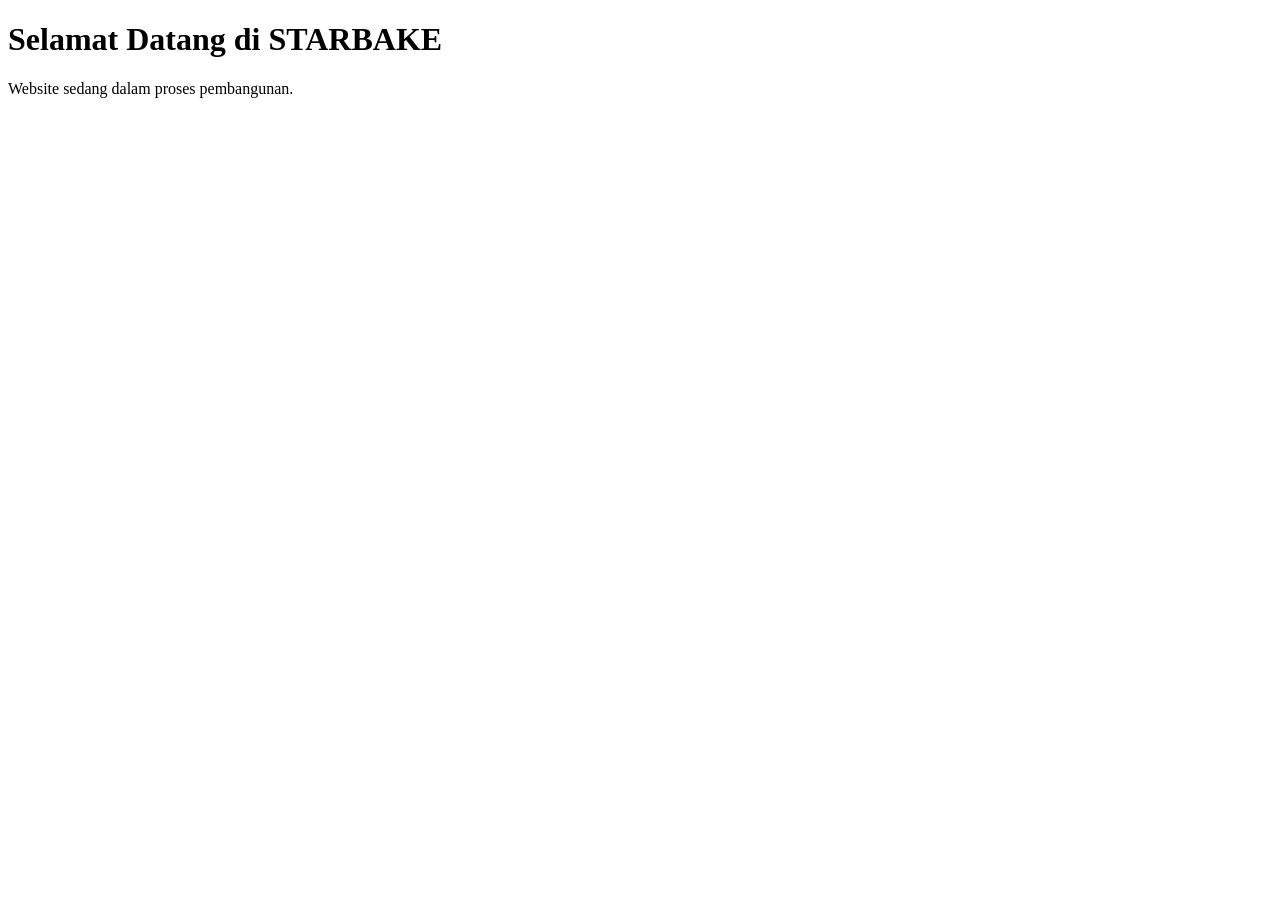
==== index.html @ 36742643 "Add initial HTML structure for STARBAKE website" ====
<!DOCTYPE html>
<html lang="id">
<head>
    <meta charset="UTF-8">
    <meta name="viewport" content="width=device-width, initial-scale=1.0">
    <title>STARBAKE</title>
</head>
<body>
    <h1>Selamat Datang di STARBAKE</h1>
    <p>Website sedang dalam proses pembangunan.</p>
</body>
</html>
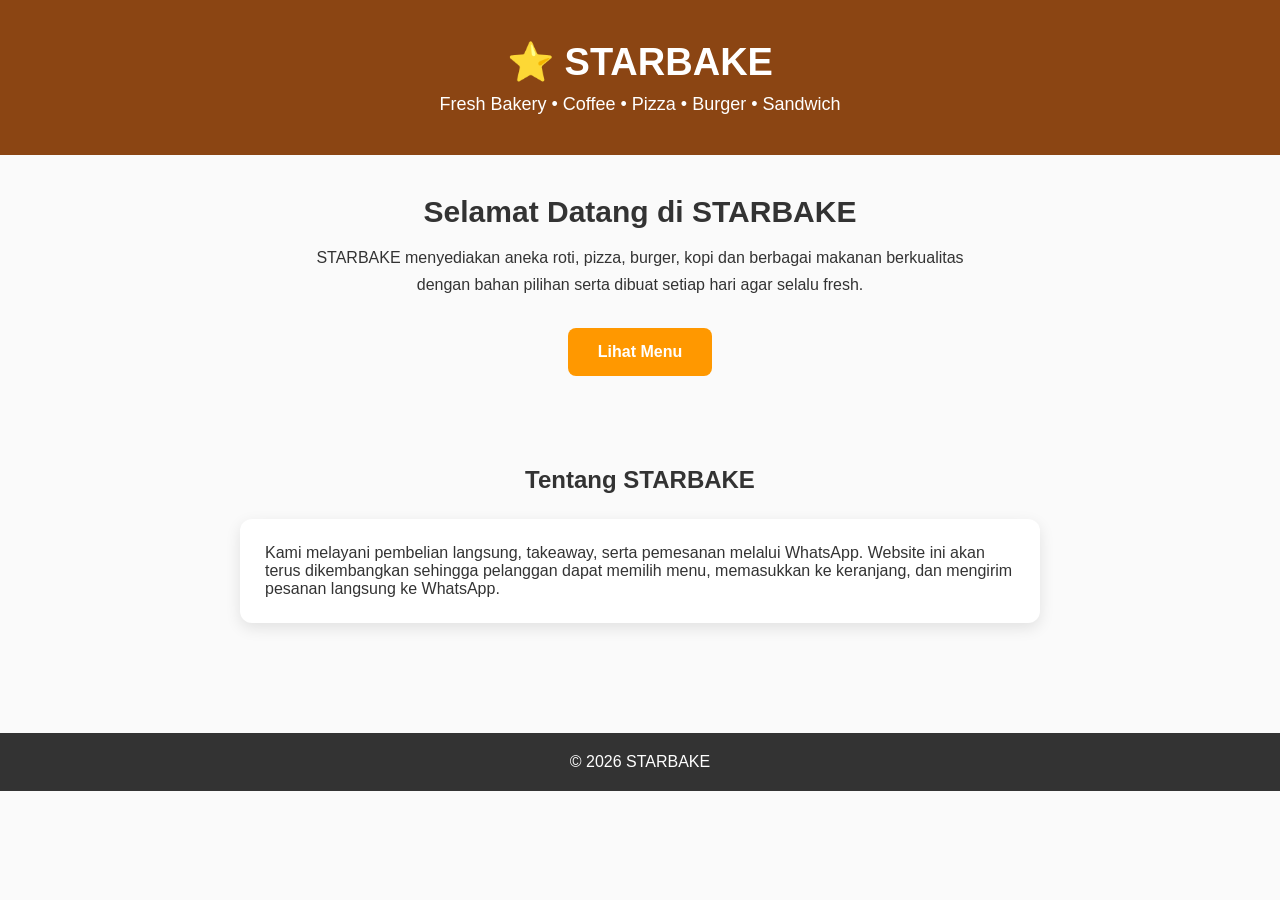
==== commit 60d13c4b: "Update index.html" ====
--- a/index.html
+++ b/index.html
@@ -1,12 +1,146 @@
 <!DOCTYPE html>
 <html lang="id">
 <head>
-    <meta charset="UTF-8">
-    <meta name="viewport" content="width=device-width, initial-scale=1.0">
-    <title>STARBAKE</title>
+<meta charset="UTF-8">
+<meta name="viewport" content="width=device-width, initial-scale=1.0">
+<title>STARBAKE</title>
+
+<style>
+*{
+margin:0;
+padding:0;
+box-sizing:border-box;
+font-family:Arial,Helvetica,sans-serif;
+}
+
+body{
+background:#fafafa;
+color:#333;
+}
+
+header{
+background:#8B4513;
+color:white;
+padding:40px 20px;
+text-align:center;
+}
+
+header h1{
+font-size:38px;
+}
+
+header p{
+margin-top:10px;
+font-size:18px;
+}
+
+.hero{
+padding:40px 20px;
+text-align:center;
+}
+
+.hero h2{
+font-size:30px;
+margin-bottom:15px;
+}
+
+.hero p{
+max-width:700px;
+margin:auto;
+line-height:1.7;
+}
+
+.button{
+display:inline-block;
+margin-top:30px;
+padding:15px 30px;
+background:#ff9800;
+color:white;
+text-decoration:none;
+border-radius:8px;
+font-weight:bold;
+}
+
+.button:hover{
+background:#f57c00;
+}
+
+.section{
+padding:50px 20px;
+}
+
+.section h2{
+text-align:center;
+margin-bottom:25px;
+}
+
+.card{
+background:white;
+padding:25px;
+border-radius:12px;
+max-width:800px;
+margin:auto;
+box-shadow:0 5px 15px rgba(0,0,0,.1);
+}
+
+footer{
+margin-top:60px;
+background:#333;
+color:white;
+padding:20px;
+text-align:center;
+}
+</style>
+
 </head>
+
 <body>
-    <h1>Selamat Datang di STARBAKE</h1>
-    <p>Website sedang dalam proses pembangunan.</p>
+
+<header>
+
+<h1>⭐ STARBAKE</h1>
+
+<p>Fresh Bakery • Coffee • Pizza • Burger • Sandwich</p>
+
+</header>
+
+<section class="hero">
+
+<h2>Selamat Datang di STARBAKE</h2>
+
+<p>
+
+STARBAKE menyediakan aneka roti, pizza, burger, kopi dan berbagai makanan berkualitas dengan bahan pilihan serta dibuat setiap hari agar selalu fresh.
+
+</p>
+
+<a class="button" href="#">Lihat Menu</a>
+
+</section>
+
+<section class="section">
+
+<h2>Tentang STARBAKE</h2>
+
+<div class="card">
+
+<p>
+
+Kami melayani pembelian langsung, takeaway, serta pemesanan melalui WhatsApp.
+
+Website ini akan terus dikembangkan sehingga pelanggan dapat memilih menu, memasukkan ke keranjang, dan mengirim pesanan langsung ke WhatsApp.
+
+</p>
+
+</div>
+
+</section>
+
+<footer>
+
+© 2026 STARBAKE
+
+</footer>
+
 </body>
 </html>
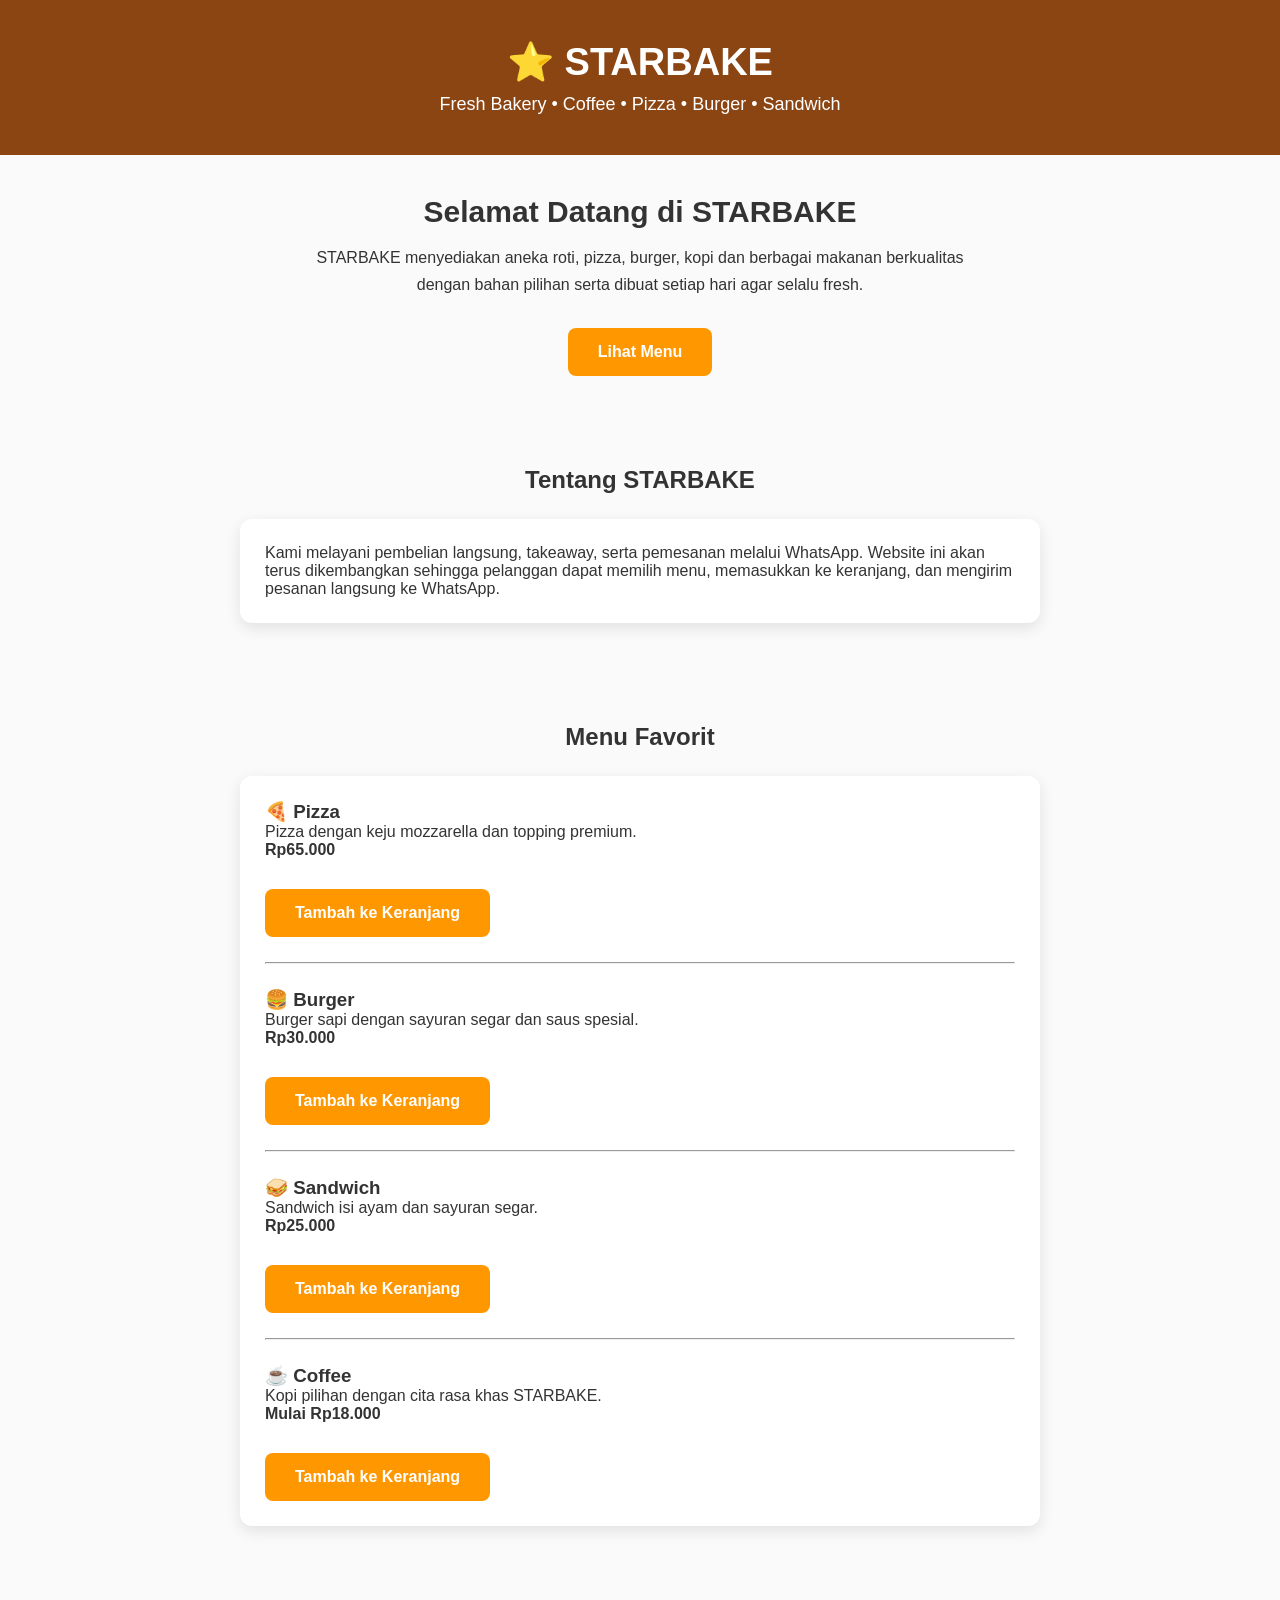
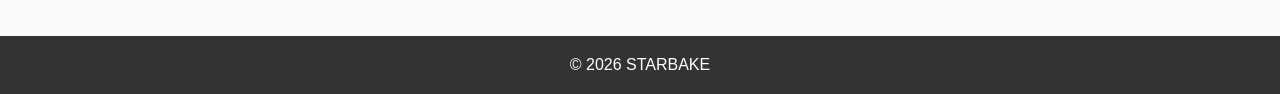
==== commit 00c1fe70: "Update index.html" ====
--- a/index.html
+++ b/index.html
@@ -135,7 +135,41 @@
 </div>
 
 </section>
+<section class="section">
 
+<h2>Menu Favorit</h2>
+
+<div class="card">
+
+<h3>🍕 Pizza</h3>
+<p>Pizza dengan keju mozzarella dan topping premium.</p>
+<p><b>Rp65.000</b></p>
+<a class="button" href="#">Tambah ke Keranjang</a>
+
+<hr style="margin:25px 0;">
+
+<h3>🍔 Burger</h3>
+<p>Burger sapi dengan sayuran segar dan saus spesial.</p>
+<p><b>Rp30.000</b></p>
+<a class="button" href="#">Tambah ke Keranjang</a>
+
+<hr style="margin:25px 0;">
+
+<h3>🥪 Sandwich</h3>
+<p>Sandwich isi ayam dan sayuran segar.</p>
+<p><b>Rp25.000</b></p>
+<a class="button" href="#">Tambah ke Keranjang</a>
+
+<hr style="margin:25px 0;">
+
+<h3>☕ Coffee</h3>
+<p>Kopi pilihan dengan cita rasa khas STARBAKE.</p>
+<p><b>Mulai Rp18.000</b></p>
+<a class="button" href="#">Tambah ke Keranjang</a>
+
+</div>
+
+</section>
 <footer>
 
 © 2026 STARBAKE
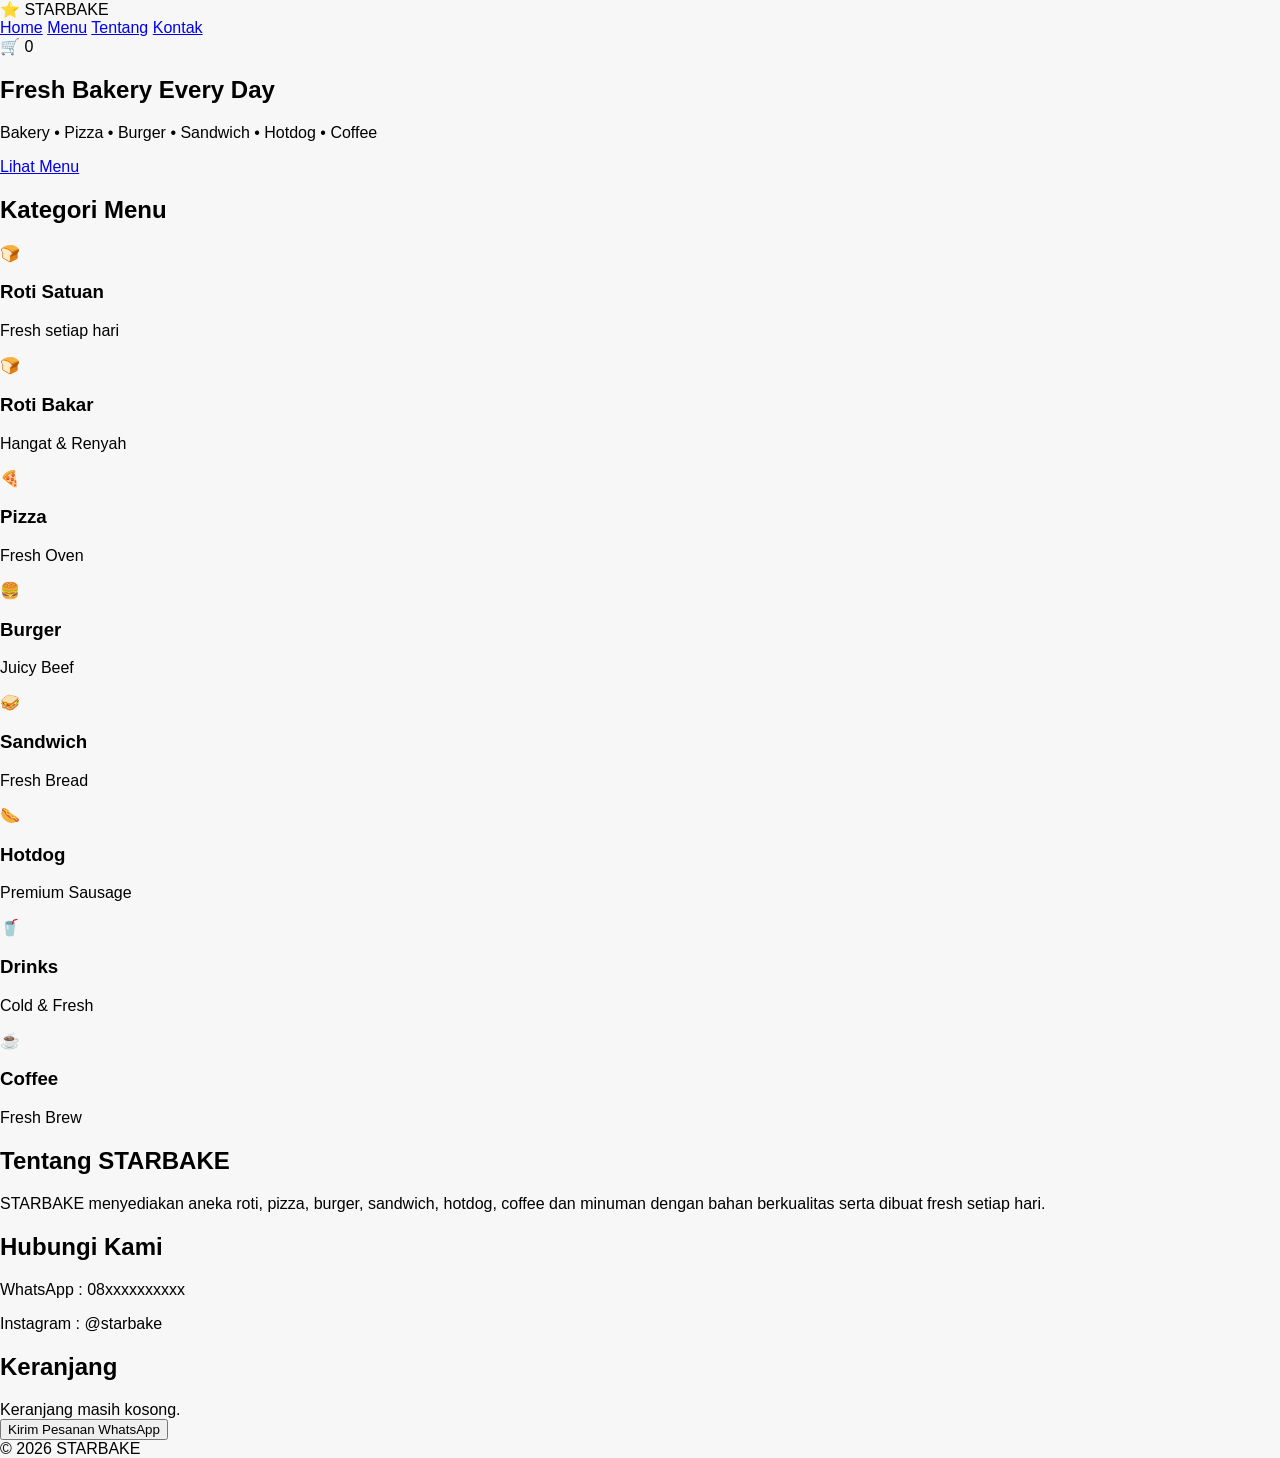
==== commit f2c0f661: "Refactor index.html for improved layout and content Updated HTML structure and added new elements fo" ====
--- a/index.html
+++ b/index.html
@@ -1,180 +1,235 @@
 <!DOCTYPE html>
 <html lang="id">
 <head>
+
 <meta charset="UTF-8">
 <meta name="viewport" content="width=device-width, initial-scale=1.0">
+
 <title>STARBAKE</title>
 
-<style>
-*{
-margin:0;
-padding:0;
-box-sizing:border-box;
-font-family:Arial,Helvetica,sans-serif;
-}
-
-body{
-background:#fafafa;
-color:#333;
-}
-
-header{
-background:#8B4513;
-color:white;
-padding:40px 20px;
-text-align:center;
-}
-
-header h1{
-font-size:38px;
-}
-
-header p{
-margin-top:10px;
-font-size:18px;
-}
-
-.hero{
-padding:40px 20px;
-text-align:center;
-}
-
-.hero h2{
-font-size:30px;
-margin-bottom:15px;
-}
-
-.hero p{
-max-width:700px;
-margin:auto;
-line-height:1.7;
-}
-
-.button{
-display:inline-block;
-margin-top:30px;
-padding:15px 30px;
-background:#ff9800;
-color:white;
-text-decoration:none;
-border-radius:8px;
-font-weight:bold;
-}
-
-.button:hover{
-background:#f57c00;
-}
-
-.section{
-padding:50px 20px;
-}
-
-.section h2{
-text-align:center;
-margin-bottom:25px;
-}
-
-.card{
-background:white;
-padding:25px;
-border-radius:12px;
-max-width:800px;
-margin:auto;
-box-shadow:0 5px 15px rgba(0,0,0,.1);
-}
-
-footer{
-margin-top:60px;
-background:#333;
-color:white;
-padding:20px;
-text-align:center;
-}
-</style>
+<link rel="stylesheet" href="style.css">
+
+<link rel="preconnect" href="https://fonts.googleapis.com">
+<link rel="preconnect" href="https://fonts.gstatic.com" crossorigin>
+
+<link href="https://fonts.googleapis.com/css2?family=Poppins:wght@300;400;500;600;700&display=swap" rel="stylesheet">
 
 </head>
 
 <body>
 
+<!-- ================= HEADER ================= -->
+
 <header>
 
-<h1>⭐ STARBAKE</h1>
-
-<p>Fresh Bakery • Coffee • Pizza • Burger • Sandwich</p>
+<div class="container">
+
+<div class="logo">
+⭐ STARBAKE
+</div>
+
+<nav>
+
+<a href="#home">Home</a>
+
+<a href="#menu">Menu</a>
+
+<a href="#tentang">Tentang</a>
+
+<a href="#kontak">Kontak</a>
+
+</nav>
+
+<div class="cart-button">
+
+🛒
+<span id="cart-count">0</span>
+
+</div>
+
+</div>
 
 </header>
 
-<section class="hero">
-
-<h2>Selamat Datang di STARBAKE</h2>
-
-<p>
-
-STARBAKE menyediakan aneka roti, pizza, burger, kopi dan berbagai makanan berkualitas dengan bahan pilihan serta dibuat setiap hari agar selalu fresh.
-
-</p>
-
-<a class="button" href="#">Lihat Menu</a>
-
-</section>
-
-<section class="section">
+<!-- ================= HERO ================= -->
+
+<section class="hero" id="home">
+
+<div class="hero-content">
+
+<h1>
+Fresh Bakery Every Day
+</h1>
+
+<p>
+
+Bakery • Pizza • Burger • Sandwich • Hotdog • Coffee
+
+</p>
+
+<a href="#menu" class="btn">
+
+Lihat Menu
+
+</a>
+
+</div>
+
+</section>
+
+<!-- ================= MENU ================= -->
+
+<section class="menu-section" id="menu">
+
+<h2>Kategori Menu</h2>
+
+<div class="category-grid">
+
+<div class="category-card" id="roti-satuan">
+
+🍞
+
+<h3>Roti Satuan</h3>
+
+<p>Fresh setiap hari</p>
+
+</div>
+
+<div class="category-card" id="roti-bakar">
+
+🍞
+
+<h3>Roti Bakar</h3>
+
+<p>Hangat & Renyah</p>
+
+</div>
+
+<div class="category-card" id="pizza">
+
+🍕
+
+<h3>Pizza</h3>
+
+<p>Fresh Oven</p>
+
+</div>
+
+<div class="category-card" id="burger">
+
+🍔
+
+<h3>Burger</h3>
+
+<p>Juicy Beef</p>
+
+</div>
+
+<div class="category-card" id="sandwich">
+
+🥪
+
+<h3>Sandwich</h3>
+
+<p>Fresh Bread</p>
+
+</div>
+
+<div class="category-card" id="hotdog">
+
+🌭
+
+<h3>Hotdog</h3>
+
+<p>Premium Sausage</p>
+
+</div>
+
+<div class="category-card" id="drinks">
+
+🥤
+
+<h3>Drinks</h3>
+
+<p>Cold & Fresh</p>
+
+</div>
+
+<div class="category-card" id="coffee">
+
+☕
+
+<h3>Coffee</h3>
+
+<p>Fresh Brew</p>
+
+</div>
+
+</div>
+
+</section>
+
+<!-- ================= TENTANG ================= -->
+
+<section class="about" id="tentang">
 
 <h2>Tentang STARBAKE</h2>
 
-<div class="card">
-
-<p>
-
-Kami melayani pembelian langsung, takeaway, serta pemesanan melalui WhatsApp.
-
-Website ini akan terus dikembangkan sehingga pelanggan dapat memilih menu, memasukkan ke keranjang, dan mengirim pesanan langsung ke WhatsApp.
-
-</p>
-
-</div>
-
-</section>
-<section class="section">
-
-<h2>Menu Favorit</h2>
-
-<div class="card">
-
-<h3>🍕 Pizza</h3>
-<p>Pizza dengan keju mozzarella dan topping premium.</p>
-<p><b>Rp65.000</b></p>
-<a class="button" href="#">Tambah ke Keranjang</a>
-
-<hr style="margin:25px 0;">
-
-<h3>🍔 Burger</h3>
-<p>Burger sapi dengan sayuran segar dan saus spesial.</p>
-<p><b>Rp30.000</b></p>
-<a class="button" href="#">Tambah ke Keranjang</a>
-
-<hr style="margin:25px 0;">
-
-<h3>🥪 Sandwich</h3>
-<p>Sandwich isi ayam dan sayuran segar.</p>
-<p><b>Rp25.000</b></p>
-<a class="button" href="#">Tambah ke Keranjang</a>
-
-<hr style="margin:25px 0;">
-
-<h3>☕ Coffee</h3>
-<p>Kopi pilihan dengan cita rasa khas STARBAKE.</p>
-<p><b>Mulai Rp18.000</b></p>
-<a class="button" href="#">Tambah ke Keranjang</a>
-
-</div>
-
-</section>
+<p>
+
+STARBAKE menyediakan aneka roti, pizza, burger, sandwich, hotdog, coffee dan minuman dengan bahan berkualitas serta dibuat fresh setiap hari.
+
+</p>
+
+</section>
+
+<!-- ================= KONTAK ================= -->
+
+<section class="contact" id="kontak">
+
+<h2>Hubungi Kami</h2>
+
+<p>
+
+WhatsApp : 08xxxxxxxxxx
+
+</p>
+
+<p>
+
+Instagram : @starbake
+
+</p>
+
+</section>
+
+<!-- ================= CART ================= -->
+
+<div id="cart-panel">
+
+<h2>Keranjang</h2>
+
+<div id="cart-items">
+
+Keranjang masih kosong.
+
+</div>
+
+<button id="checkout">
+
+Kirim Pesanan WhatsApp
+
+</button>
+
+</div>
+
 <footer>
 
 © 2026 STARBAKE
 
 </footer>
+
+<script src="script.js"></script>
 
 </body>
 </html>
--- a/style.css
+++ b/style.css
@@ -0,0 +1,5 @@
+body {
+    font-family: Arial, sans-serif;
+    margin: 0;
+    background: #f7f7f7;
+}
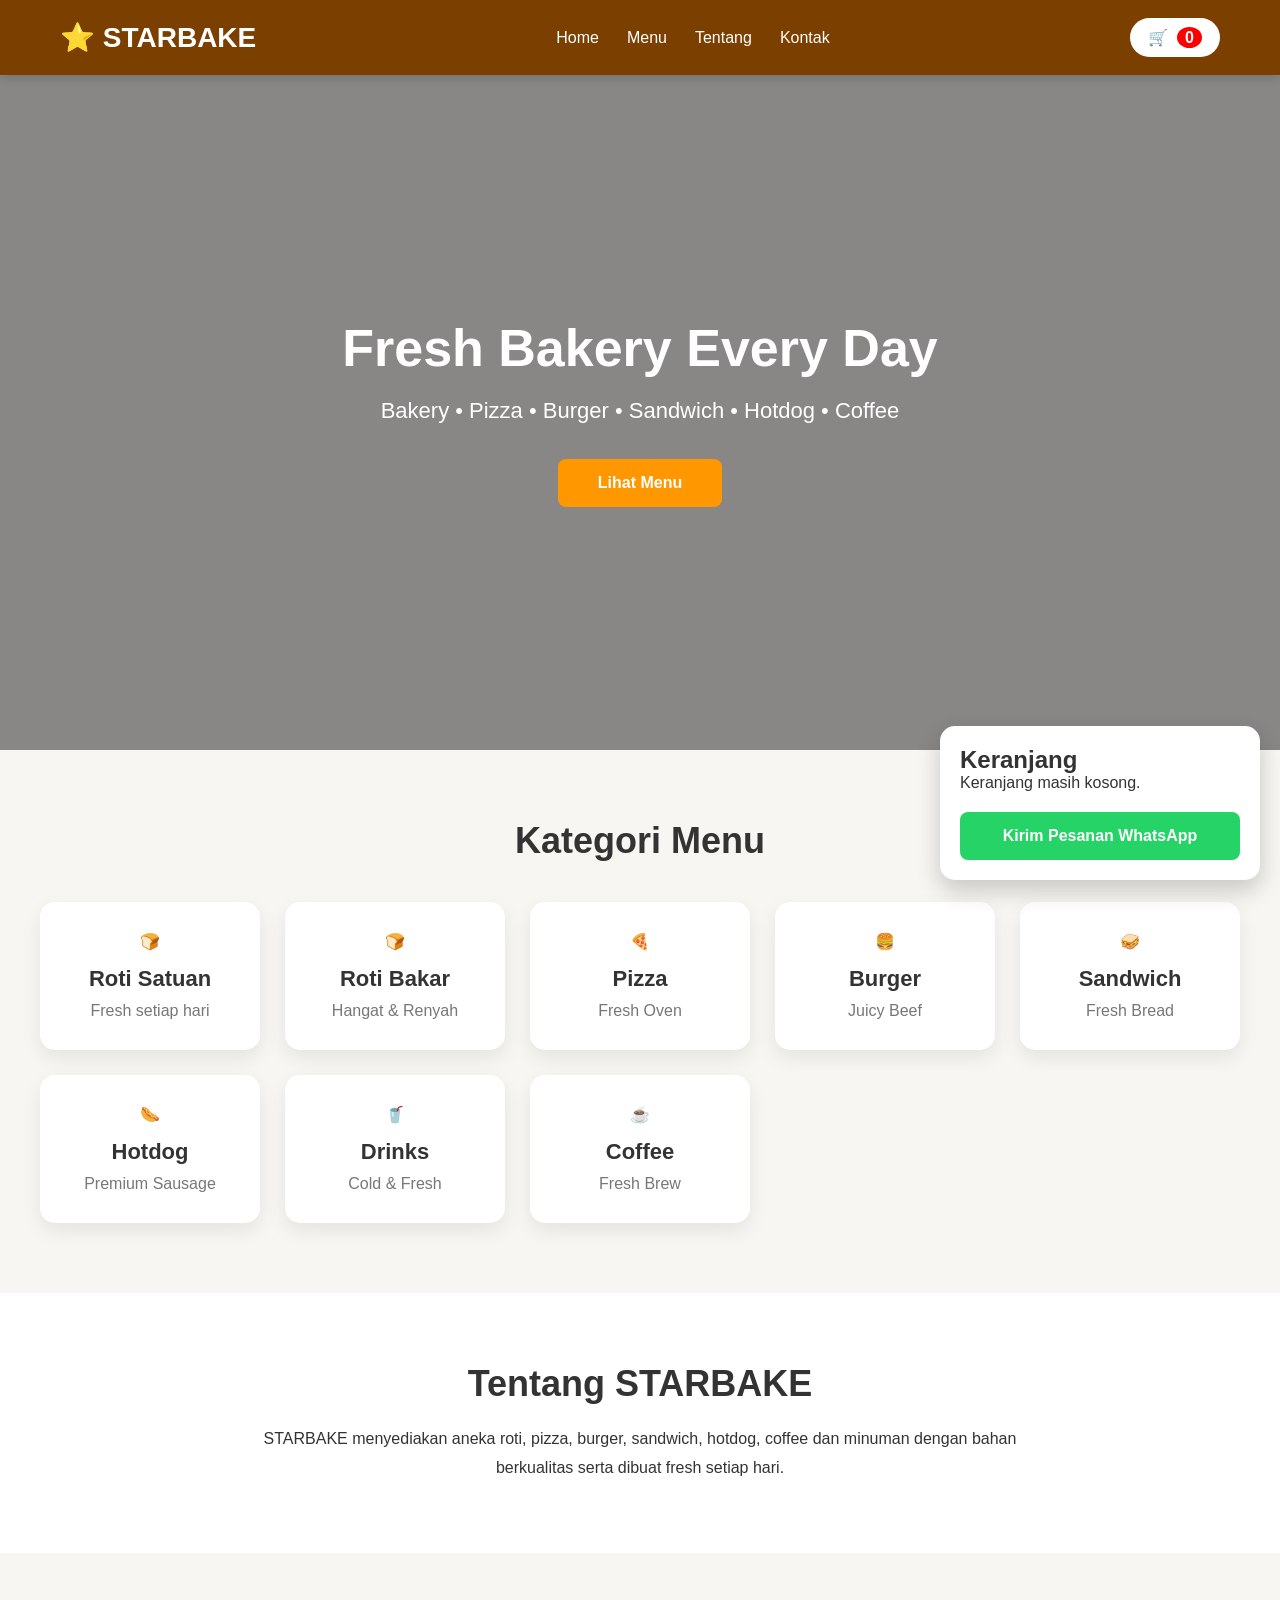
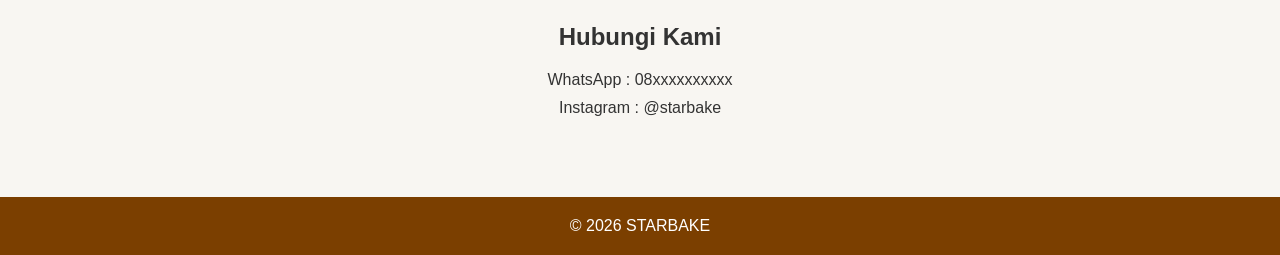
==== commit 5b1c63f9: "Update index.html" ====
--- a/index.html
+++ b/index.html
@@ -229,7 +229,7 @@
 
 </footer>
 
+<script src="products.js"></script>
 <script src="script.js"></script>
-
 </body>
 </html>
--- a/style.css
+++ b/style.css
@@ -1,5 +1,275 @@
-body {
-    font-family: Arial, sans-serif;
-    margin: 0;
-    background: #f7f7f7;
-}
+/* ===========================
+   STARBAKE STYLE
+=========================== */
+
+*{
+    margin:0;
+    padding:0;
+    box-sizing:border-box;
+}
+
+html{
+    scroll-behavior:smooth;
+}
+
+body{
+    font-family:'Poppins',sans-serif;
+    background:#f8f6f2;
+    color:#333;
+}
+
+/* ===========================
+   HEADER
+=========================== */
+
+header{
+    position:sticky;
+    top:0;
+    z-index:1000;
+    background:#7b3f00;
+    box-shadow:0 3px 10px rgba(0,0,0,.15);
+}
+
+.container{
+    max-width:1200px;
+    margin:auto;
+    display:flex;
+    justify-content:space-between;
+    align-items:center;
+    padding:18px 20px;
+}
+
+.logo{
+    font-size:28px;
+    font-weight:700;
+    color:white;
+}
+
+nav{
+    display:flex;
+    gap:28px;
+}
+
+nav a{
+    color:white;
+    text-decoration:none;
+    font-weight:500;
+    transition:.3s;
+}
+
+nav a:hover{
+    color:#ffd54f;
+}
+
+/* ===========================
+   CART
+=========================== */
+
+.cart-button{
+    background:white;
+    color:#7b3f00;
+    padding:10px 18px;
+    border-radius:30px;
+    font-weight:bold;
+    cursor:pointer;
+}
+
+#cart-count{
+    background:red;
+    color:white;
+    border-radius:50%;
+    padding:2px 8px;
+    margin-left:5px;
+}
+
+/* ===========================
+   HERO
+=========================== */
+
+.hero{
+    min-height:75vh;
+    display:flex;
+    justify-content:center;
+    align-items:center;
+    text-align:center;
+    padding:40px;
+    background:linear-gradient(rgba(0,0,0,.45),rgba(0,0,0,.45)),
+    url("images/hero.jpg") center/cover;
+    color:white;
+}
+
+.hero h1{
+    font-size:52px;
+    margin-bottom:20px;
+}
+
+.hero p{
+    font-size:22px;
+    margin-bottom:35px;
+}
+
+.btn{
+    display:inline-block;
+    background:#ff9800;
+    color:white;
+    text-decoration:none;
+    padding:15px 40px;
+    border-radius:8px;
+    font-weight:bold;
+    transition:.3s;
+}
+
+.btn:hover{
+    background:#f57c00;
+}
+
+/* ===========================
+   MENU
+=========================== */
+
+.menu-section{
+    padding:70px 20px;
+}
+
+.menu-section h2{
+    text-align:center;
+    font-size:36px;
+    margin-bottom:40px;
+}
+
+.category-grid{
+    max-width:1200px;
+    margin:auto;
+    display:grid;
+    grid-template-columns:repeat(auto-fit,minmax(220px,1fr));
+    gap:25px;
+}
+
+.category-card{
+    background:white;
+    border-radius:15px;
+    padding:30px;
+    text-align:center;
+    box-shadow:0 8px 20px rgba(0,0,0,.08);
+    transition:.3s;
+    cursor:pointer;
+}
+
+.category-card:hover{
+    transform:translateY(-8px);
+}
+
+.category-card h3{
+    margin-top:15px;
+    margin-bottom:10px;
+    font-size:22px;
+}
+
+.category-card p{
+    color:#777;
+}
+
+/* ===========================
+   ABOUT
+=========================== */
+
+.about{
+    padding:70px 20px;
+    text-align:center;
+    background:white;
+}
+
+.about h2{
+    font-size:36px;
+    margin-bottom:20px;
+}
+
+.about p{
+    max-width:800px;
+    margin:auto;
+    line-height:1.8;
+}
+
+/* ===========================
+   CONTACT
+=========================== */
+
+.contact{
+    padding:70px 20px;
+    text-align:center;
+}
+
+.contact h2{
+    margin-bottom:20px;
+}
+
+.contact p{
+    margin:10px 0;
+}
+
+/* ===========================
+   CART PANEL
+=========================== */
+
+#cart-panel{
+    position:fixed;
+    right:20px;
+    bottom:20px;
+    width:320px;
+    background:white;
+    border-radius:15px;
+    box-shadow:0 10px 25px rgba(0,0,0,.2);
+    padding:20px;
+}
+
+#checkout{
+    width:100%;
+    margin-top:20px;
+    padding:15px;
+    background:#25D366;
+    color:white;
+    border:none;
+    border-radius:8px;
+    cursor:pointer;
+    font-size:16px;
+    font-weight:bold;
+}
+
+footer{
+    background:#7b3f00;
+    color:white;
+    text-align:center;
+    padding:20px;
+}
+
+/* ===========================
+   RESPONSIVE
+=========================== */
+
+@media(max-width:768px){
+
+.container{
+    flex-direction:column;
+}
+
+nav{
+    flex-wrap:wrap;
+    justify-content:center;
+    margin-top:15px;
+}
+
+.hero h1{
+    font-size:34px;
+}
+
+.hero p{
+    font-size:18px;
+}
+
+#cart-panel{
+    width:90%;
+    left:5%;
+    right:5%;
+}
+
+}
